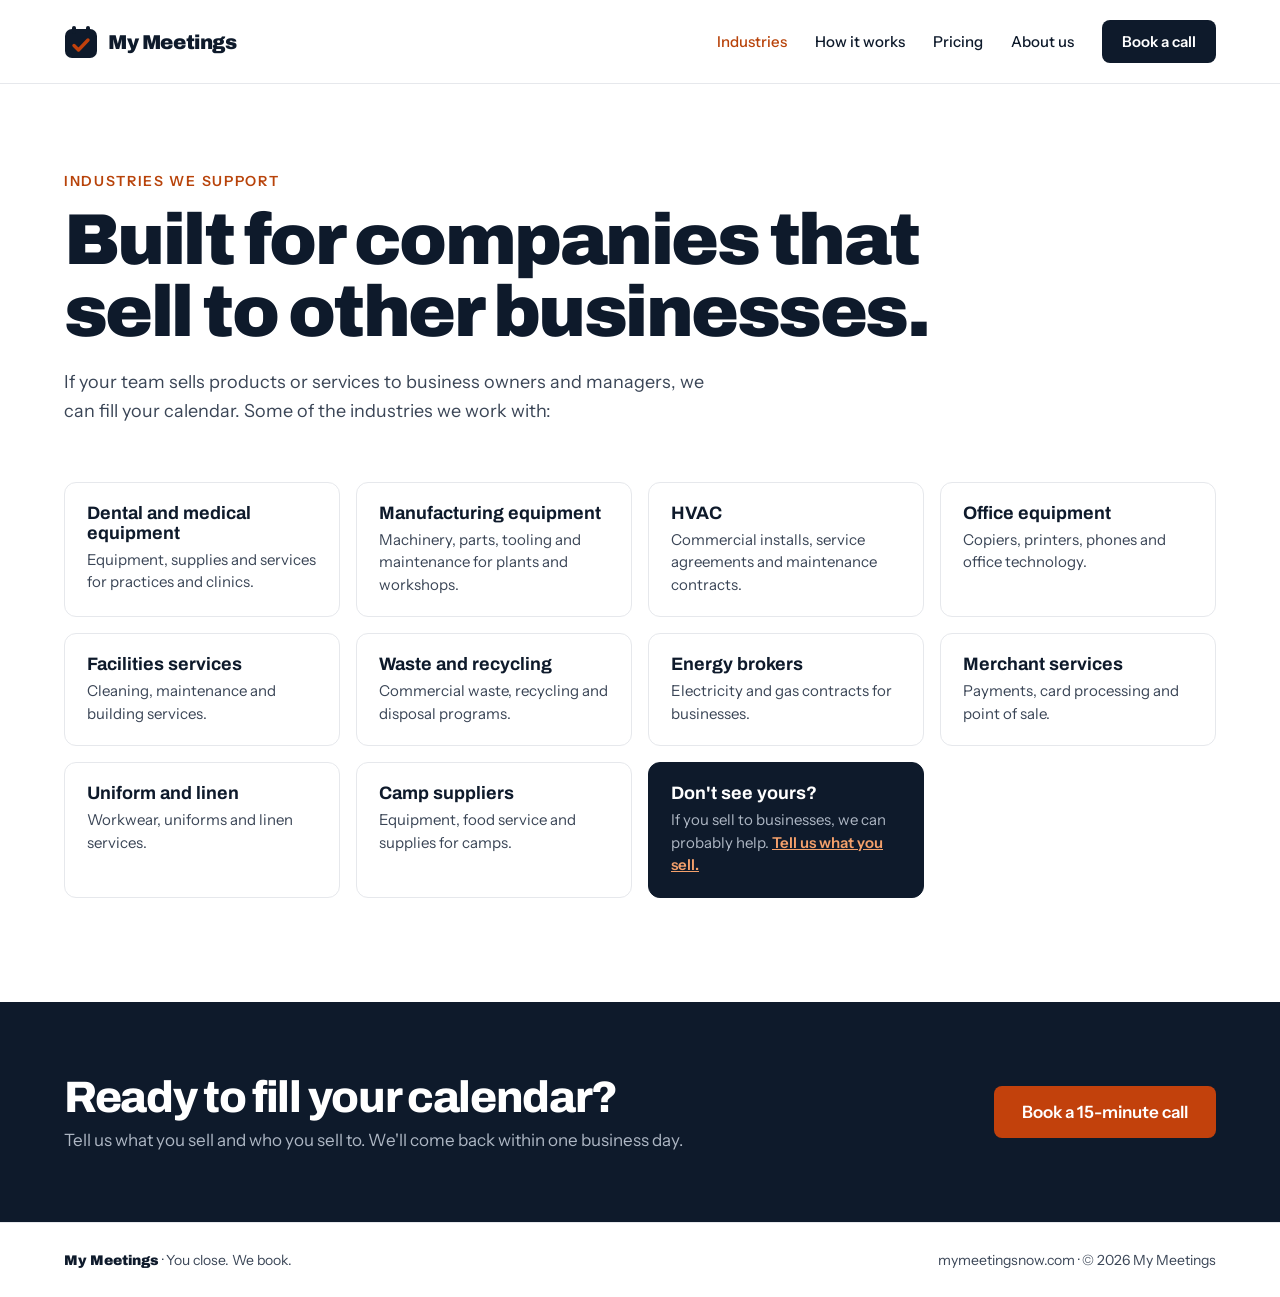
==== industries/index.html @ ca10a405 "Move Industries to its own page at /industries/ - New industries/index.html with the industry tiles " ====
<!doctype html>
<html lang="en">
<head>
<meta charset="utf-8">
<meta name="viewport" content="width=device-width, initial-scale=1">
<title>Industries we support | My Meetings</title>
<meta name="description" content="My Meetings books qualified sales meetings for companies that sell to other businesses: dental and medical equipment, manufacturing equipment, HVAC, office equipment, facilities services and more.">
<link rel="icon" href="data:image/svg+xml,%3Csvg xmlns='http://www.w3.org/2000/svg' viewBox='0 0 34 34'%3E%3Crect x='1' y='4' width='32' height='29' rx='7' fill='%230E1A2B'/%3E%3Crect x='8' y='1' width='4' height='8' rx='2' fill='%230E1A2B'/%3E%3Crect x='22' y='1' width='4' height='8' rx='2' fill='%230E1A2B'/%3E%3Cpath d='M10 20.5l4.5 4.5L24 15' fill='none' stroke='%23C2410C' stroke-width='3.4' stroke-linecap='round' stroke-linejoin='round'/%3E%3C/svg%3E">
<link rel="preconnect" href="https://fonts.googleapis.com">
<link rel="preconnect" href="https://fonts.gstatic.com" crossorigin>
<link href="https://fonts.googleapis.com/css2?family=Archivo:wght@500;700;800;900&family=Instrument+Sans:wght@400;500;600&display=swap" rel="stylesheet">
<link rel="stylesheet" href="/styles.css">
</head>
<body>

<header>
  <nav class="wrap" aria-label="Main">
    <a href="/" class="brand">
      <svg class="logo" aria-hidden="true" width="34" height="34" viewBox="0 0 34 34"><rect x="1" y="4" width="32" height="29" rx="7" fill="#0E1A2B"/><rect x="8" y="1" width="4" height="8" rx="2" fill="#0E1A2B"/><rect x="22" y="1" width="4" height="8" rx="2" fill="#0E1A2B"/><path d="M10 20.5l4.5 4.5L24 15" fill="none" stroke="#C2410C" stroke-width="3.4" stroke-linecap="round" stroke-linejoin="round"/></svg>
      <span class="brand-name">My Meetings</span>
    </a>
    <div class="nav-links">
      <a href="/industries/" aria-current="page">Industries</a>
      <a href="/#how">How it works</a>
      <a href="/#pricing">Pricing</a>
      <a href="/#founders">About us</a>
      <a href="/#contact" class="btn btn-dark">Book a call</a>
    </div>
  </nav>
</header>

<main>
  <section class="wrap page-head">
    <p class="eyebrow">Industries we support</p>
    <h1>Built for companies that sell to other businesses.</h1>
    <p class="lede">If your team sells products or services to business owners and managers, we can fill your calendar. Some of the industries we work with:</p>
  </section>

  <section class="wrap" style="padding-bottom:104px">
      <div class="ind-grid">
        <div class="ind"><h3>Dental and medical equipment</h3><p>Equipment, supplies and services for practices and clinics.</p></div>
        <div class="ind"><h3>Manufacturing equipment</h3><p>Machinery, parts, tooling and maintenance for plants and workshops.</p></div>
        <div class="ind"><h3>HVAC</h3><p>Commercial installs, service agreements and maintenance contracts.</p></div>
        <div class="ind"><h3>Office equipment</h3><p>Copiers, printers, phones and office technology.</p></div>
        <div class="ind"><h3>Facilities services</h3><p>Cleaning, maintenance and building services.</p></div>
        <div class="ind"><h3>Waste and recycling</h3><p>Commercial waste, recycling and disposal programs.</p></div>
        <div class="ind"><h3>Energy brokers</h3><p>Electricity and gas contracts for businesses.</p></div>
        <div class="ind"><h3>Merchant services</h3><p>Payments, card processing and point of sale.</p></div>
        <div class="ind"><h3>Uniform and linen</h3><p>Workwear, uniforms and linen services.</p></div>
        <div class="ind"><h3>Camp suppliers</h3><p>Equipment, food service and supplies for camps.</p></div>
        <div class="ind more"><h3>Don't see yours?</h3><p>If you sell to businesses, we can probably help. <a href="/#contact">Tell us what you sell.</a></p></div>
      </div>
  </section>

  <section class="cta-band">
    <div class="wrap">
      <div><h2>Ready to fill your calendar?</h2><p>Tell us what you sell and who you sell to. We'll come back within one business day.</p></div>
      <a href="/#contact" class="btn btn-accent">Book a 15-minute call</a>
    </div>
  </section>
</main>

<footer>
  <div class="wrap">
    <span><strong>My Meetings</strong> · You close. We book.</span>
    <span>mymeetingsnow.com · © 2026 My Meetings</span>
  </div>
</footer>

</body>
</html>
---- styles.css ----
:root {
  --ink: #0E1A2B;
  --ink-2: #16263B;
  --ink-3: #1E2D42;
  --muted: #3A4556;
  --muted-on-dark: #AEB7C4;
  --line: #E6E8EC;
  --soft: #F3F4F6;
  --accent: #C2410C;
  --accent-text: #B8430A;
}
* { box-sizing: border-box; }
html { scroll-behavior: smooth; }
body { margin: 0; background: #fff; color: var(--ink); font-family: 'Instrument Sans', system-ui, sans-serif; -webkit-font-smoothing: antialiased; }
a { color: var(--ink); }
a:hover { color: var(--accent-text); }
.wrap { max-width: 1200px; margin: 0 auto; padding-left: 24px; padding-right: 24px; }
.display { font-family: 'Archivo', sans-serif; letter-spacing: -0.03em; }
.eyebrow { margin: 0 0 14px; font-size: 14px; font-weight: 600; letter-spacing: 0.12em; text-transform: uppercase; color: var(--accent-text); }
.h2 { margin: 0; font-family: 'Archivo', sans-serif; font-weight: 800; font-size: clamp(34px, 4.4vw, 52px); line-height: 1.05; letter-spacing: -0.03em; max-width: 760px; }
.lede { margin: 20px 0 0; font-size: 18px; line-height: 1.6; color: var(--muted); max-width: 640px; }
.section { padding-top: 104px; padding-bottom: 104px; }
.btn { display: inline-block; text-decoration: none; padding: 16px 28px; border-radius: 8px; font-weight: 600; font-size: 17px; text-align: center; }
.btn-accent { background: var(--accent); color: #fff; }
.btn-accent:hover { background: #9A3412; color: #fff; }
.btn-outline { border: 1.5px solid var(--ink); padding: 14.5px 26px; }
.btn-dark { background: var(--ink); color: #fff; padding: 12px 20px; font-size: 15px; }
.btn-dark:hover { color: #fff; background: #000; }

/* Header */
header { border-bottom: 1px solid var(--line); }
nav { display: flex; flex-wrap: wrap; align-items: center; justify-content: space-between; gap: 16px; padding-top: 20px; padding-bottom: 20px; }
.brand { display: flex; align-items: center; gap: 10px; text-decoration: none; }
.logo { width: 34px; height: 34px; flex: none; }
.brand-name { font-family: 'Archivo', sans-serif; font-weight: 900; font-size: 20px; letter-spacing: -0.02em; }
.nav-links { display: flex; flex-wrap: wrap; align-items: center; gap: 28px; font-size: 15px; font-weight: 500; }
.nav-links a { text-decoration: none; }

/* Hero */
.hero { display: flex; flex-wrap: wrap; align-items: center; gap: 56px; padding-top: 88px; padding-bottom: 96px; }
.hero-copy { flex: 1 1 460px; min-width: 0; }
.hero h1 { margin: 0; font-family: 'Archivo', sans-serif; font-weight: 900; font-size: clamp(48px, 7vw, 84px); line-height: 0.97; letter-spacing: -0.035em; }
.hero-sub { margin: 28px 0 0; font-size: 20px; line-height: 1.55; color: var(--muted); max-width: 520px; }
.hero-ctas { margin-top: 36px; display: flex; flex-wrap: wrap; gap: 14px; }
.hero-visual { flex: 1 1 440px; min-width: 0; }
.cal { background: var(--ink); border-radius: 16px; padding: 24px; box-shadow: 0 30px 60px -20px rgba(14,26,43,0.35); }
.cal-head { display: flex; flex-wrap: wrap; justify-content: space-between; align-items: center; gap: 4px 12px; color: #fff; margin-bottom: 18px; }
.cal-head strong { font-family: 'Archivo', sans-serif; font-weight: 700; font-size: 16px; }
.cal-head span, .cal-foot { font-size: 13px; color: var(--muted-on-dark); }
.cal-grid { display: grid; grid-template-columns: repeat(5, minmax(0, 1fr)); gap: 8px; }
.cal-col { display: flex; flex-direction: column; gap: 8px; }
.cal-day { font-size: 12px; color: var(--muted-on-dark); text-align: center; }
.slot { height: 46px; border-radius: 6px; background: var(--ink-3); }
.slot.booked { background: var(--accent); color: #fff; padding: 9px 8px; font-size: 11px; line-height: 1.3; overflow: hidden; }
.cal-foot { margin: 18px 0 0; }
.cal-head .cal-count { color: #fff; font-weight: 600; }

/* Hero animation: phone rings, meetings fill the calendar */
.hero-stage { position: relative; padding-top: 44px; padding-bottom: 36px; }
.phone-badge { position: absolute; top: 0; right: 24px; width: 64px; height: 64px; border-radius: 50%; background: var(--accent); display: flex; align-items: center; justify-content: center; box-shadow: 0 12px 30px -8px rgba(194,65,12,0.55); z-index: 2; }
.phone-badge svg { width: 30px; height: 30px; }
.phone-badge::before, .phone-badge::after { content: ""; position: absolute; inset: 0; border-radius: 50%; border: 2px solid var(--accent); opacity: 0; }
.toast { position: absolute; left: 24px; bottom: 0; z-index: 2; display: flex; align-items: center; gap: 12px; background: #fff; color: var(--ink); border-radius: 12px; padding: 12px 16px; box-shadow: 0 18px 40px -12px rgba(14,26,43,0.35); font-size: 14px; max-width: calc(100% - 48px); }
.toast-icon { width: 28px; height: 28px; border-radius: 50%; background: #047857; display: flex; align-items: center; justify-content: center; flex: none; }
.toast-icon svg { width: 16px; height: 16px; }
.toast strong { display: block; font-weight: 600; }
.toast span { color: var(--muted); }

.anim .slot.booked { background: var(--ink-3); color: transparent; transition: background-color .3s ease, color .3s ease; }
.anim .slot.booked.on { background: var(--accent); color: #fff; animation: pop .5s cubic-bezier(.2,.9,.3,1.4); }
.anim .toast { opacity: 0; transform: translateY(10px) scale(.97); transition: opacity .3s ease, transform .3s ease; }
.anim .toast.show { opacity: 1; transform: none; }
.anim .phone-badge.ringing svg { animation: wiggle .7s ease-in-out; }
.anim .phone-badge.ringing::before { animation: ripple 1s ease-out; }
.anim .phone-badge.ringing::after { animation: ripple 1s ease-out .25s; }
.anim .cal.fading .slot.booked { transition-duration: .8s; }

@keyframes pop { 0% { transform: scale(.6); } 100% { transform: scale(1); } }
@keyframes wiggle {
  0%, 100% { transform: rotate(0); }
  15% { transform: rotate(-18deg); } 30% { transform: rotate(16deg); }
  45% { transform: rotate(-14deg); } 60% { transform: rotate(10deg); } 75% { transform: rotate(-6deg); }
}
@keyframes ripple { 0% { transform: scale(1); opacity: .7; } 100% { transform: scale(1.9); opacity: 0; } }

/* Gentle fade-in on scroll */
.anim .reveal { opacity: 0; transform: translateY(24px); transition: opacity .7s ease, transform .7s ease; }
.anim .reveal.in { opacity: 1; transform: none; }

@media (prefers-reduced-motion: reduce) {
  *, *::before, *::after { animation: none !important; transition: none !important; }
}

/* Industries */
.industries { background: var(--soft); border-top: 1px solid var(--line); border-bottom: 1px solid var(--line); }
.ind-grid { margin-top: 48px; display: grid; gap: 16px; grid-template-columns: repeat(auto-fill, minmax(240px, 1fr)); }
.ind { background: #fff; border: 1px solid var(--line); border-radius: 12px; padding: 20px 22px; display: flex; flex-direction: column; gap: 6px; }
.ind h3 { margin: 0; font-family: 'Archivo', sans-serif; font-weight: 700; font-size: 18px; }
.ind p { margin: 0; font-size: 15px; line-height: 1.5; color: var(--muted); }
.ind.more { background: var(--ink); border-color: var(--ink); }
.ind.more h3 { color: #fff; }
.ind.more p { color: var(--muted-on-dark); }
.ind.more a { color: #F4A06B; font-weight: 600; }

/* Steps */
.grid { margin-top: 56px; display: grid; gap: 24px; }
.grid-4 { grid-template-columns: repeat(auto-fit, minmax(240px, 1fr)); }
.grid-3 { grid-template-columns: repeat(auto-fit, minmax(280px, 1fr)); align-items: stretch; }
.grid-2 { grid-template-columns: repeat(auto-fit, minmax(320px, 1fr)); }
.card { border: 1px solid var(--line); border-radius: 12px; padding: 28px; }
.step-num { font-family: 'Archivo', sans-serif; font-weight: 900; font-size: 40px; color: var(--accent); }
.card h3 { margin: 14px 0 10px; font-family: 'Archivo', sans-serif; font-weight: 700; font-size: 21px; }
.card p { margin: 0; font-size: 16px; line-height: 1.6; color: var(--muted); }

/* Pricing */
.plan { border: 1px solid var(--line); border-radius: 14px; padding: 32px; display: flex; flex-direction: column; gap: 20px; position: relative; }
.plan.featured { border: 2px solid var(--ink); }
.plan h3 { margin: 0; font-family: 'Archivo', sans-serif; font-weight: 700; font-size: 22px; }
.plan .desc { margin: 8px 0 0; font-size: 15px; color: var(--muted); }
.price { font-family: 'Archivo', sans-serif; font-weight: 800; font-size: 44px; letter-spacing: -0.02em; }
.price small { font-size: 16px; font-weight: 500; color: var(--muted); letter-spacing: 0; }
.plan ul { margin: 0; padding-left: 20px; font-size: 16px; line-height: 1.9; color: var(--muted); }
.plan .btn { margin-top: auto; padding: 14px; font-size: 16px; }
.badge { position: absolute; top: -14px; left: 32px; background: var(--accent); color: #fff; font-size: 13px; font-weight: 600; padding: 5px 12px; border-radius: 999px; }

/* Founders */
.founders { background: var(--soft); border-top: 1px solid var(--line); }
.founder { background: #fff; border-radius: 14px; padding: 32px; display: flex; flex-wrap: wrap; gap: 24px; align-items: flex-start; }
.avatar { width: 96px; height: 96px; border-radius: 50%; background: var(--ink); color: #fff; display: flex; align-items: center; justify-content: center; font-family: 'Archivo', sans-serif; font-weight: 800; font-size: 34px; flex: none; }
.avatar.alt { background: var(--accent); }
.founder-body { flex: 1 1 200px; min-width: 0; }
.founder h3 { margin: 0; font-family: 'Archivo', sans-serif; font-weight: 700; font-size: 24px; }
.role { margin: 4px 0 14px; font-size: 15px; font-weight: 600; color: var(--accent-text); }
.founder p.bio { margin: 0; font-size: 16px; line-height: 1.6; color: var(--muted); }

/* Contact */
.contact { display: flex; flex-wrap: wrap; gap: 56px; align-items: flex-start; }
.contact-copy { flex: 1 1 380px; min-width: 0; }
.contact h2 { margin: 0; font-family: 'Archivo', sans-serif; font-weight: 900; font-size: clamp(40px, 5.5vw, 68px); line-height: 0.98; letter-spacing: -0.035em; }
form { flex: 1 1 420px; min-width: 0; display: flex; flex-direction: column; gap: 18px; border: 1px solid var(--line); border-radius: 14px; padding: 32px; }
.row { display: flex; flex-wrap: wrap; gap: 18px; }
.row label { flex: 1 1 180px; }
label { display: flex; flex-direction: column; gap: 8px; font-size: 14px; font-weight: 600; }
input, textarea { font: inherit; font-weight: 400; font-size: 16px; padding: 13px 14px; border: 1px solid #C9CED6; border-radius: 8px; color: var(--ink); }
input:focus, textarea:focus { outline: 2px solid var(--accent); outline-offset: 1px; border-color: transparent; }
textarea { resize: vertical; }
button { font: inherit; font-weight: 600; font-size: 17px; background: var(--accent); color: #fff; border: 0; padding: 16px; border-radius: 8px; cursor: pointer; }
button:hover { background: #9A3412; }
button:disabled { opacity: 0.7; cursor: wait; }
.hp { display: none; }
.form-status { margin: 0; font-size: 15px; line-height: 1.5; min-height: 1px; }
.form-status.ok { color: #047857; font-weight: 600; }
.form-status.err { color: #B91C1C; font-weight: 600; }

footer { border-top: 1px solid var(--line); }
footer .wrap { padding-top: 28px; padding-bottom: 28px; display: flex; flex-wrap: wrap; justify-content: space-between; gap: 12px; font-size: 14px; color: var(--muted); }
footer strong { font-family: 'Archivo', sans-serif; font-weight: 900; color: var(--ink); }

@media (max-width: 640px) {
  .section { padding-top: 72px; padding-bottom: 72px; }
  .hero { padding-top: 56px; padding-bottom: 64px; }
  .nav-links { gap: 18px; }
  .slot.booked { font-size: 0; }
  .phone-badge { width: 52px; height: 52px; right: 14px; }
  .phone-badge svg { width: 24px; height: 24px; }
  .cal { padding: 20px 16px; }
}

/* Industries page */
.page-head { padding-top: 88px; padding-bottom: 8px; }
.page-head h1 { margin: 0; font-family: 'Archivo', sans-serif; font-weight: 900; font-size: clamp(42px, 6vw, 72px); line-height: 1; letter-spacing: -0.035em; max-width: 900px; }
.nav-links a[aria-current="page"] { color: var(--accent-text); }
.cta-band { background: var(--ink); color: #fff; }
.cta-band .wrap { padding-top: 72px; padding-bottom: 72px; display: flex; flex-wrap: wrap; align-items: center; justify-content: space-between; gap: 24px; }
.cta-band h2 { margin: 0; font-family: 'Archivo', sans-serif; font-weight: 800; font-size: clamp(30px, 4vw, 44px); letter-spacing: -0.03em; line-height: 1.05; }
.cta-band p { margin: 10px 0 0; color: var(--muted-on-dark); font-size: 17px; }
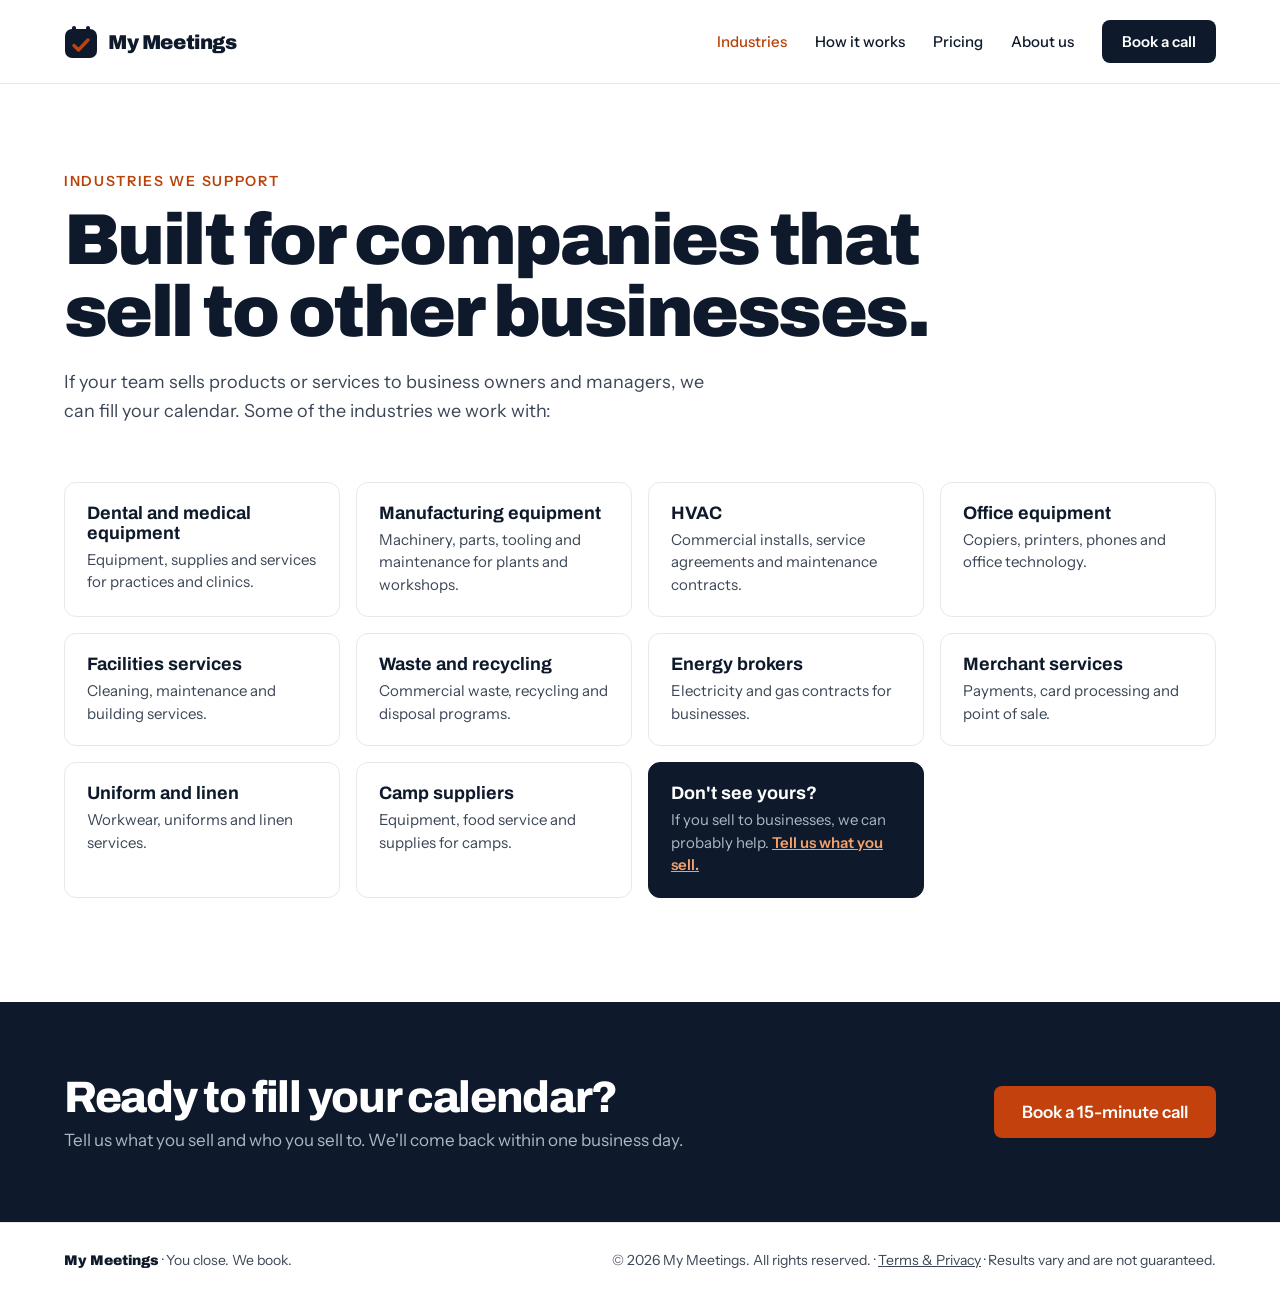
==== commit 215bf42d: "Add Terms & Privacy page, footer legal line and form contact consent - New /terms/ page: terms of us" ====
--- a/industries/index.html
+++ b/industries/index.html
@@ -63,7 +63,7 @@
 <footer>
   <div class="wrap">
     <span><strong>My Meetings</strong> · You close. We book.</span>
-    <span>mymeetingsnow.com · © 2026 My Meetings</span>
+    <span>© 2026 My Meetings. All rights reserved. · <a href="/terms/">Terms &amp; Privacy</a> · Results vary and are not guaranteed.</span>
   </div>
 </footer>
 
--- a/styles.css
+++ b/styles.css
@@ -128,6 +128,7 @@
 .founder { background: #fff; border-radius: 14px; padding: 32px; display: flex; flex-wrap: wrap; gap: 24px; align-items: flex-start; }
 .avatar { width: 96px; height: 96px; border-radius: 50%; background: var(--ink); color: #fff; display: flex; align-items: center; justify-content: center; font-family: 'Archivo', sans-serif; font-weight: 800; font-size: 34px; flex: none; }
 .avatar.alt { background: var(--accent); }
+img.avatar { object-fit: cover; background: var(--soft); }
 .founder-body { flex: 1 1 200px; min-width: 0; }
 .founder h3 { margin: 0; font-family: 'Archivo', sans-serif; font-weight: 700; font-size: 24px; }
 .role { margin: 4px 0 14px; font-size: 15px; font-weight: 600; color: var(--accent-text); }
@@ -174,3 +175,17 @@
 .cta-band .wrap { padding-top: 72px; padding-bottom: 72px; display: flex; flex-wrap: wrap; align-items: center; justify-content: space-between; gap: 24px; }
 .cta-band h2 { margin: 0; font-family: 'Archivo', sans-serif; font-weight: 800; font-size: clamp(30px, 4vw, 44px); letter-spacing: -0.03em; line-height: 1.05; }
 .cta-band p { margin: 10px 0 0; color: var(--muted-on-dark); font-size: 17px; }
+
+/* Consent + legal */
+.consent { margin: 0; font-size: 13px; line-height: 1.5; color: var(--muted); }
+footer a { color: var(--muted); }
+.legal { max-width: 760px; padding-top: 72px; padding-bottom: 96px; }
+.legal h1 { margin: 0; font-family: 'Archivo', sans-serif; font-weight: 900; font-size: clamp(36px, 5vw, 52px); letter-spacing: -0.03em; line-height: 1.05; }
+.legal .updated { margin: 12px 0 40px; color: var(--muted); font-size: 15px; }
+.legal h2 { margin: 48px 0 8px; font-family: 'Archivo', sans-serif; font-weight: 800; font-size: 26px; letter-spacing: -0.02em; }
+.legal h3 { margin: 28px 0 6px; font-family: 'Archivo', sans-serif; font-weight: 700; font-size: 18px; }
+.legal p, .legal li { font-size: 16px; line-height: 1.65; color: var(--muted); }
+.legal p { margin: 0 0 10px; }
+.legal ul { margin: 0 0 10px; padding-left: 22px; }
+.legal strong { color: var(--ink); }
+.legal p.eyebrow { color: var(--accent-text); font-size: 14px; margin: 0 0 14px; }
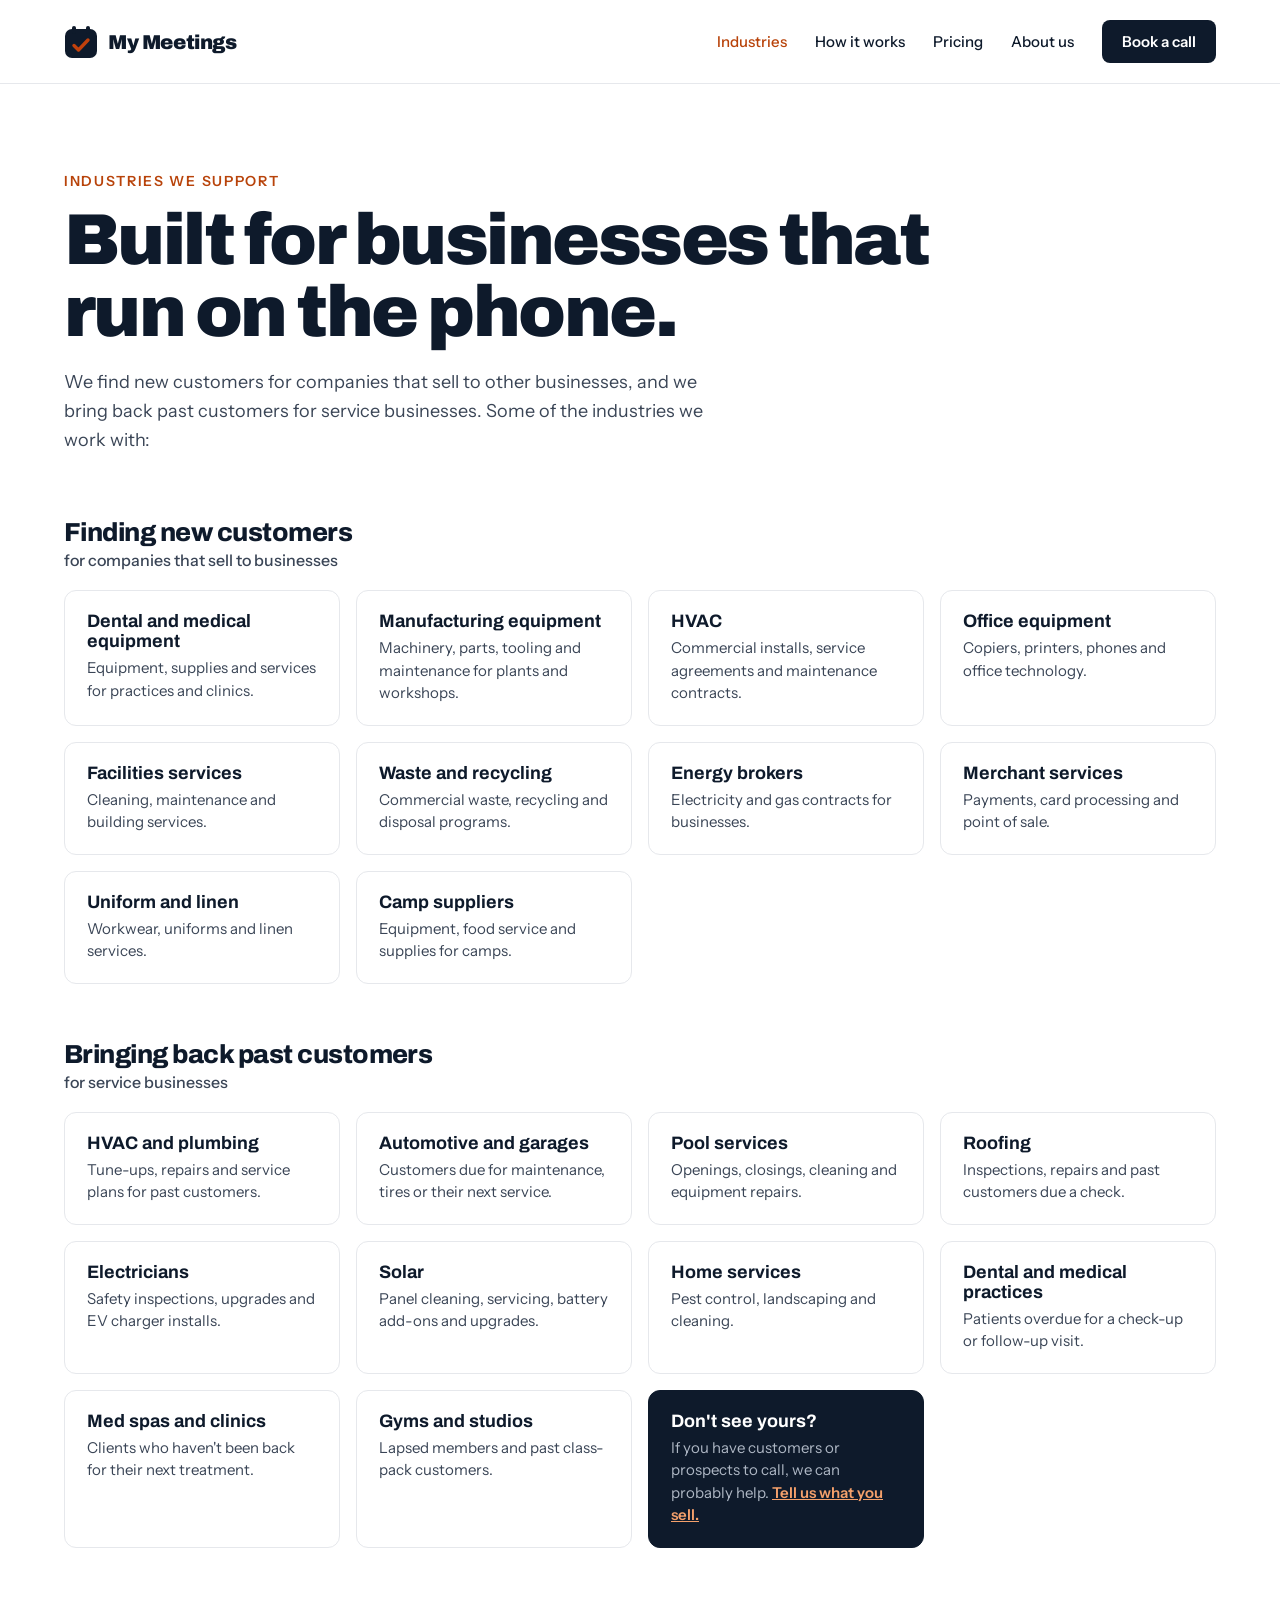
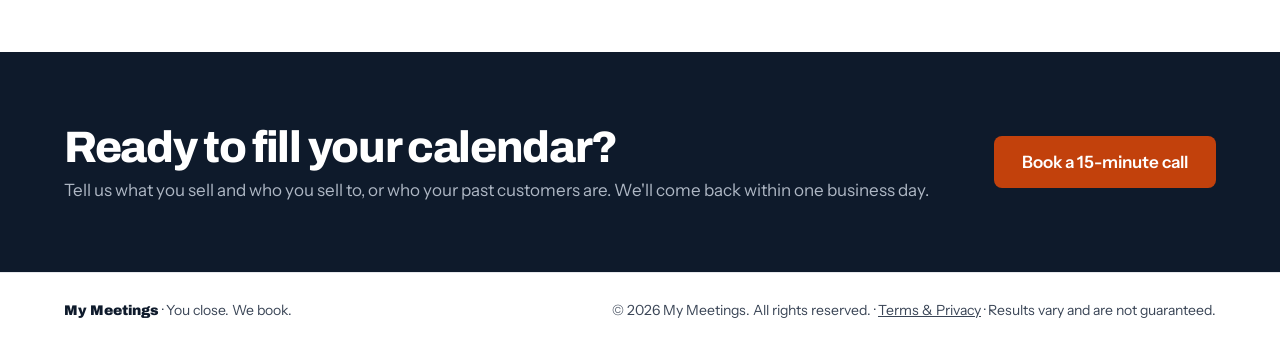
==== commit 7427bd74: "Add past-customer reactivation offer, service industries and Terms update Co-Authored-By: Claude Opu" ====
--- a/industries/index.html
+++ b/industries/index.html
@@ -4,7 +4,7 @@
 <meta charset="utf-8">
 <meta name="viewport" content="width=device-width, initial-scale=1">
 <title>Industries we support | My Meetings</title>
-<meta name="description" content="My Meetings books qualified sales meetings for companies that sell to other businesses: dental and medical equipment, manufacturing equipment, HVAC, office equipment, facilities services and more.">
+<meta name="description" content="My Meetings books new sales meetings for companies that sell to businesses, and brings back past customers for service businesses like HVAC, home services, dental practices and auto service.">
 <link rel="icon" href="data:image/svg+xml,%3Csvg xmlns='http://www.w3.org/2000/svg' viewBox='0 0 34 34'%3E%3Crect x='1' y='4' width='32' height='29' rx='7' fill='%230E1A2B'/%3E%3Crect x='8' y='1' width='4' height='8' rx='2' fill='%230E1A2B'/%3E%3Crect x='22' y='1' width='4' height='8' rx='2' fill='%230E1A2B'/%3E%3Cpath d='M10 20.5l4.5 4.5L24 15' fill='none' stroke='%23C2410C' stroke-width='3.4' stroke-linecap='round' stroke-linejoin='round'/%3E%3C/svg%3E">
 <link rel="preconnect" href="https://fonts.googleapis.com">
 <link rel="preconnect" href="https://fonts.gstatic.com" crossorigin>
@@ -24,7 +24,7 @@
       <a href="/#how">How it works</a>
       <a href="/#pricing">Pricing</a>
       <a href="/#founders">About us</a>
-      <a href="/#contact" class="btn btn-dark">Book a call</a>
+      <a href="https://calendar.app.google/SZUshR72f5yuWTv38" target="_blank" rel="noopener" class="btn btn-dark">Book a call</a>
     </div>
   </nav>
 </header>
@@ -32,11 +32,12 @@
 <main>
   <section class="wrap page-head">
     <p class="eyebrow">Industries we support</p>
-    <h1>Built for companies that sell to other businesses.</h1>
-    <p class="lede">If your team sells products or services to business owners and managers, we can fill your calendar. Some of the industries we work with:</p>
+    <h1>Built for businesses that run on the phone.</h1>
+    <p class="lede">We find new customers for companies that sell to other businesses, and we bring back past customers for service businesses. Some of the industries we work with:</p>
   </section>
 
   <section class="wrap" style="padding-bottom:104px">
+      <h2 class="ind-group">Finding new customers <span>for companies that sell to businesses</span></h2>
       <div class="ind-grid">
         <div class="ind"><h3>Dental and medical equipment</h3><p>Equipment, supplies and services for practices and clinics.</p></div>
         <div class="ind"><h3>Manufacturing equipment</h3><p>Machinery, parts, tooling and maintenance for plants and workshops.</p></div>
@@ -48,14 +49,27 @@
         <div class="ind"><h3>Merchant services</h3><p>Payments, card processing and point of sale.</p></div>
         <div class="ind"><h3>Uniform and linen</h3><p>Workwear, uniforms and linen services.</p></div>
         <div class="ind"><h3>Camp suppliers</h3><p>Equipment, food service and supplies for camps.</p></div>
-        <div class="ind more"><h3>Don't see yours?</h3><p>If you sell to businesses, we can probably help. <a href="/#contact">Tell us what you sell.</a></p></div>
+      </div>
+      <h2 class="ind-group">Bringing back past customers <span>for service businesses</span></h2>
+      <div class="ind-grid">
+        <div class="ind"><h3>HVAC and plumbing</h3><p>Tune-ups, repairs and service plans for past customers.</p></div>
+        <div class="ind"><h3>Automotive and garages</h3><p>Customers due for maintenance, tires or their next service.</p></div>
+        <div class="ind"><h3>Pool services</h3><p>Openings, closings, cleaning and equipment repairs.</p></div>
+        <div class="ind"><h3>Roofing</h3><p>Inspections, repairs and past customers due a check.</p></div>
+        <div class="ind"><h3>Electricians</h3><p>Safety inspections, upgrades and EV charger installs.</p></div>
+        <div class="ind"><h3>Solar</h3><p>Panel cleaning, servicing, battery add-ons and upgrades.</p></div>
+        <div class="ind"><h3>Home services</h3><p>Pest control, landscaping and cleaning.</p></div>
+        <div class="ind"><h3>Dental and medical practices</h3><p>Patients overdue for a check-up or follow-up visit.</p></div>
+        <div class="ind"><h3>Med spas and clinics</h3><p>Clients who haven't been back for their next treatment.</p></div>
+        <div class="ind"><h3>Gyms and studios</h3><p>Lapsed members and past class-pack customers.</p></div>
+        <div class="ind more"><h3>Don't see yours?</h3><p>If you have customers or prospects to call, we can probably help. <a href="/#contact">Tell us what you sell.</a></p></div>
       </div>
   </section>
 
   <section class="cta-band">
     <div class="wrap">
-      <div><h2>Ready to fill your calendar?</h2><p>Tell us what you sell and who you sell to. We'll come back within one business day.</p></div>
-      <a href="/#contact" class="btn btn-accent">Book a 15-minute call</a>
+      <div><h2>Ready to fill your calendar?</h2><p>Tell us what you sell and who you sell to, or who your past customers are. We'll come back within one business day.</p></div>
+      <a href="https://calendar.app.google/SZUshR72f5yuWTv38" target="_blank" rel="noopener" class="btn btn-accent">Book a 15-minute call</a>
     </div>
   </section>
 </main>
--- a/styles.css
+++ b/styles.css
@@ -189,3 +189,24 @@
 .legal ul { margin: 0 0 10px; padding-left: 22px; }
 .legal strong { color: var(--ink); }
 .legal p.eyebrow { color: var(--accent-text); font-size: 14px; margin: 0 0 14px; }
+
+/* Two offers + past customers */
+.offers { margin-top: 56px; display: grid; gap: 24px; grid-template-columns: repeat(auto-fit, minmax(320px, 1fr)); }
+.offer { border: 1px solid var(--line); border-radius: 16px; padding: 36px; display: flex; flex-direction: column; gap: 14px; }
+.offer h3 { margin: 0; font-family: 'Archivo', sans-serif; font-weight: 800; font-size: 30px; letter-spacing: -0.02em; }
+.offer p { margin: 0; font-size: 17px; line-height: 1.6; color: var(--muted); }
+.offer .offer-tag { font-size: 13px; font-weight: 600; letter-spacing: 0.1em; text-transform: uppercase; color: var(--accent-text); }
+.offer ul { margin: 4px 0 0; padding-left: 20px; font-size: 16px; line-height: 1.9; color: var(--muted); }
+.offer-link { margin-top: auto; padding-top: 10px; font-weight: 600; color: var(--accent-text); text-decoration: none; }
+.offer-link::after { content: " \2192"; }
+.offer-dark { background: var(--ink); border-color: var(--ink); color: #fff; }
+.offer-dark p, .offer-dark ul { color: var(--muted-on-dark); }
+.offer-dark .offer-tag, .offer-dark .offer-link { color: #F4A06B; }
+.reactivate { background: var(--soft); border-top: 1px solid var(--line); border-bottom: 1px solid var(--line); }
+.reactivate-copy { max-width: 820px; }
+.mini-steps { list-style: none; margin: 40px 0 0; padding: 0; display: grid; gap: 16px; grid-template-columns: repeat(auto-fit, minmax(220px, 1fr)); }
+.mini-steps li { display: flex; align-items: center; gap: 14px; background: #fff; border: 1px solid var(--line); border-radius: 12px; padding: 20px; font-family: 'Archivo', sans-serif; font-size: 18px; font-weight: 700; }
+.mini-steps span { flex: none; width: 36px; height: 36px; border-radius: 50%; background: var(--accent); color: #fff; display: flex; align-items: center; justify-content: center; font-size: 16px; }
+.ind-group { margin: 56px 0 0; font-family: 'Archivo', sans-serif; font-weight: 800; font-size: 26px; letter-spacing: -0.02em; }
+.ind-group span { display: block; margin-top: 4px; font-family: 'Instrument Sans', sans-serif; font-weight: 500; font-size: 16px; letter-spacing: 0; color: var(--muted); }
+.ind-group + .ind-grid { margin-top: 20px; }
